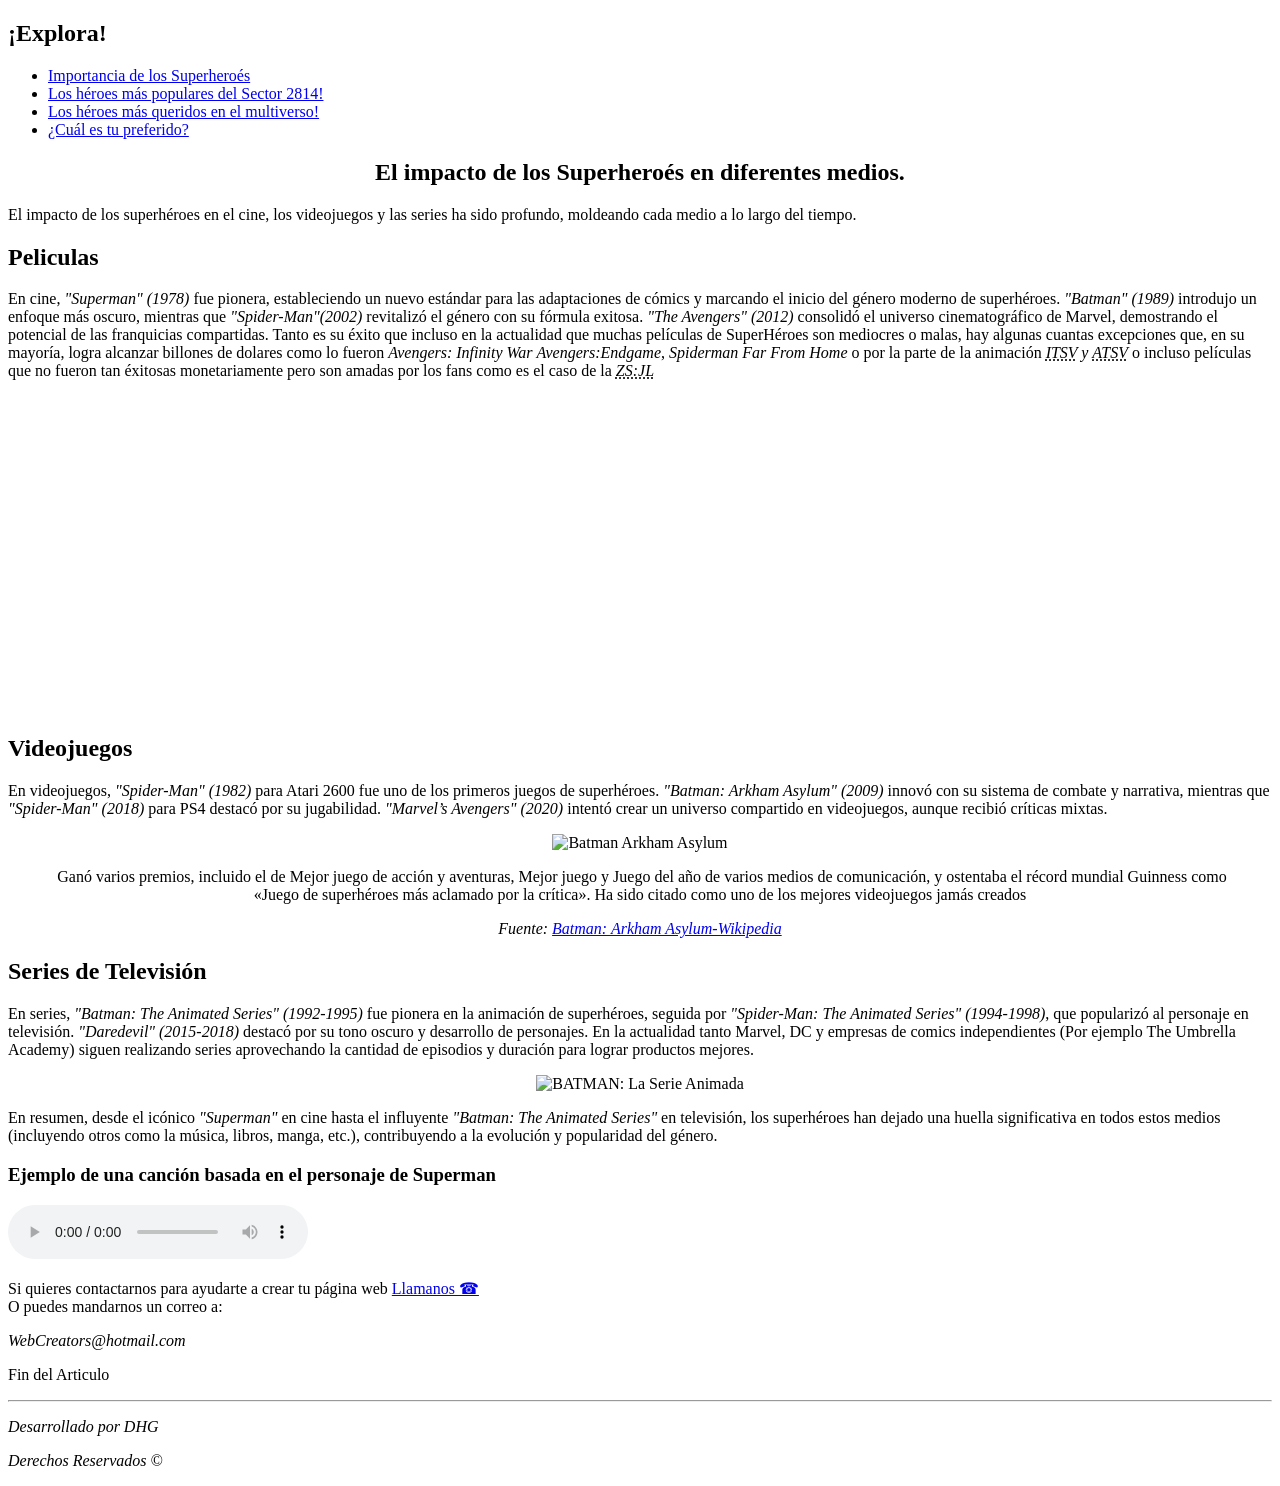
==== pagina2.html @ ce3f0949 "Segundo Commit" ====
<!DOCTYPE html>
<html lang="es">
<head>
    <meta charset="UTF-8">
    <meta name="viewport" content="width=device-width, initial-scale=1.0">
    <title>Impacto en otros medios</title>
    <link rel="icon" href="https://w7.pngwing.com/pngs/870/61/png-transparent-comics-comic-book-others-comics-comic-book-logo-thumbnail.png" type="image/png">
</head>

<body>
    <header>
        <h2>¡Explora!</h2>
        <nav>
            <ul>
                <li><a href="index.html">Importancia de los Superheroés</a></li>
                <li><a href="pagina3.html">Los héroes más populares del Sector 2814!</a></li>
                <li><a href="pagina4.html">Los héroes más queridos en el multiverso!</a></li>
                <li><a href="pagina5.html">¿Cuál es tu preferido?</a></li>
            </ul>
        </nav>
    </header>



    <main>
        <article>
            <center>
                <header><h1>El impacto de los Superheroés en diferentes medios.</h1></header>
            </center>
            <p>El impacto de los superhéroes en el cine, los videojuegos y las series ha sido profundo, moldeando cada medio a lo largo del tiempo.</p>
            <section>
                <h2>Peliculas</h2>
                <p>En cine, <em>"Superman" (1978)</em> fue pionera, estableciendo un nuevo estándar para las adaptaciones de cómics y marcando el inicio del género moderno de superhéroes. <em>"Batman" (1989)</em>  introdujo un enfoque más oscuro, mientras que <em>"Spider-Man"(2002)</em>  revitalizó el género con su fórmula exitosa. <em> "The Avengers" (2012)</em>  consolidó el universo cinematográfico de Marvel, demostrando el potencial de las franquicias compartidas. Tanto es su éxito que incluso en la actualidad que muchas películas de SuperHéroes son mediocres o malas, hay algunas cuantas excepciones que, en su mayoría, logra alcanzar billones de dolares como lo fueron <em>Avengers: Infinity War</em> <em>Avengers:Endgame</em>, <em>Spiderman Far From Home</em> o por la parte de la animación <em><abbr title="INTO THE SPIDER-VERSE">ITSV</abbr> y <abbr title="ACROSS THE SPIDER-VERSE">ATSV</abbr></em> o incluso películas que no fueron tan éxitosas monetariamente pero son amadas por los fans como es el caso de la <em><abbr title="Zack Snyder's Justice League">ZS:JL</abbr></em></p>
                <!--Poner abreviatura de la Liga de la Justicia-->
                <center>
                    <iframe width="500" height="315" src="https://www.youtube.com/embed/TzwB62cWsAw?si=oMppaHLWUg82PgNM" title="YouTube video player" frameborder="0" allow="accelerometer; autoplay; clipboard-write; encrypted-media; gyroscope; picture-in-picture; web-share" referrerpolicy="strict-origin-when-cross-origin" allowfullscreen></iframe>
                    </center>                
            </section>

            <section>
                <h2>Videojuegos</h2>
                <p>En videojuegos, <em>"Spider-Man" (1982)</em> para Atari 2600 fue uno de los primeros juegos de superhéroes. <em>"Batman: Arkham Asylum" (2009)</em> innovó con su sistema de combate y narrativa, mientras que <em>"Spider-Man" (2018)</em> para PS4 destacó por su jugabilidad. <em>"Marvel’s Avengers" (2020)</em> intentó crear un universo compartido en videojuegos, aunque recibió críticas mixtas.</p>
                <center>
                    <img src="https://cdn1.epicgames.com/offer/5f7c811695f14b8fa3a8e1ea35713d23/CodeRedemption_ArkhamAsylum-335x440-58065661db02a2f429d50867e130925e1_1200x1600-5dc57284959156b5eece14a18242073d" alt="Batman Arkham Asylum" height="300">
                    <blockquote>
                        <p>​ Ganó varios premios, incluido el de Mejor juego de acción y aventuras, Mejor juego y Juego del año de varios medios de comunicación, y ostentaba el récord mundial Guinness como «Juego de superhéroes más aclamado por la crítica». Ha sido citado como uno de los mejores videojuegos jamás creados</p>
                        <cite>Fuente: <a href="https://es.wikipedia.org/wiki/Batman:_Arkham_Asylum#:~:text=%E2%80%8B%E2%80%8B%20Gan%C3%B3%20varios%20premios,los%20mejores%20videojuegos%20jam%C3%A1s%20creados.">Batman: Arkham Asylum-Wikipedia</a></cite>
                    </blockquote>
                </center>
            </section>

            <section>
                <h2>Series de Televisión</h2>
                <p>En series, <em>"Batman: The Animated Series" (1992-1995)</em> fue pionera en la animación de superhéroes, seguida por <em>"Spider-Man: The Animated Series" (1994-1998)</em>, que popularizó al personaje en televisión. <em>"Daredevil" (2015-2018)</em> destacó por su tono oscuro y desarrollo de personajes. En la actualidad tanto Marvel, DC y empresas de comics independientes (Por ejemplo </em>The Umbrella Academy</em>) siguen realizando series aprovechando la cantidad de episodios y duración para lograr productos mejores.</p>
                <center>
                    <img src="https://m.media-amazon.com/images/M/MV5BZmVkNDc3YjQtZDMzOS00MTNjLTljNzUtZDhjYWQxMmVlNjE5XkEyXkFqcGdeQXVyNTgyNTA4MjM@._V1_FMjpg_UX1000_.jpg" alt="BATMAN: La Serie Animada" height="300">
                </center>
            </section>

            <section>
                <p>En resumen, desde el icónico <em>"Superman"</em> en cine hasta el influyente <em>"Batman: The Animated Series"</em> en televisión, los superhéroes han dejado una huella significativa en todos estos medios (incluyendo otros como la música, libros, manga, etc.), contribuyendo a la evolución y popularidad del género.</p>
            </section>
            <h3>Ejemplo de una canción basada en el personaje de Superman</h3>
            <audio controls src="3_Doors_Down_Kryptonite.mp3">Kryptonite</audio>

        </article>

    </main>



    <aside>
        <p>Si quieres contactarnos para ayudarte a crear tu página web <a href="tel +8110354587">Llamanos &phone;</a> <br>O puedes mandarnos un correo a: <address>WebCreators@hotmail.com</address></p>
    </aside>



    <footer>
        <p>Fin del Articulo</p>
        <hr>
        <address>
            <p>Desarrollado por DHG</p>
            <p>Derechos Reservados &copy;</p>
        </address>
    </footer>
</body>

</html>
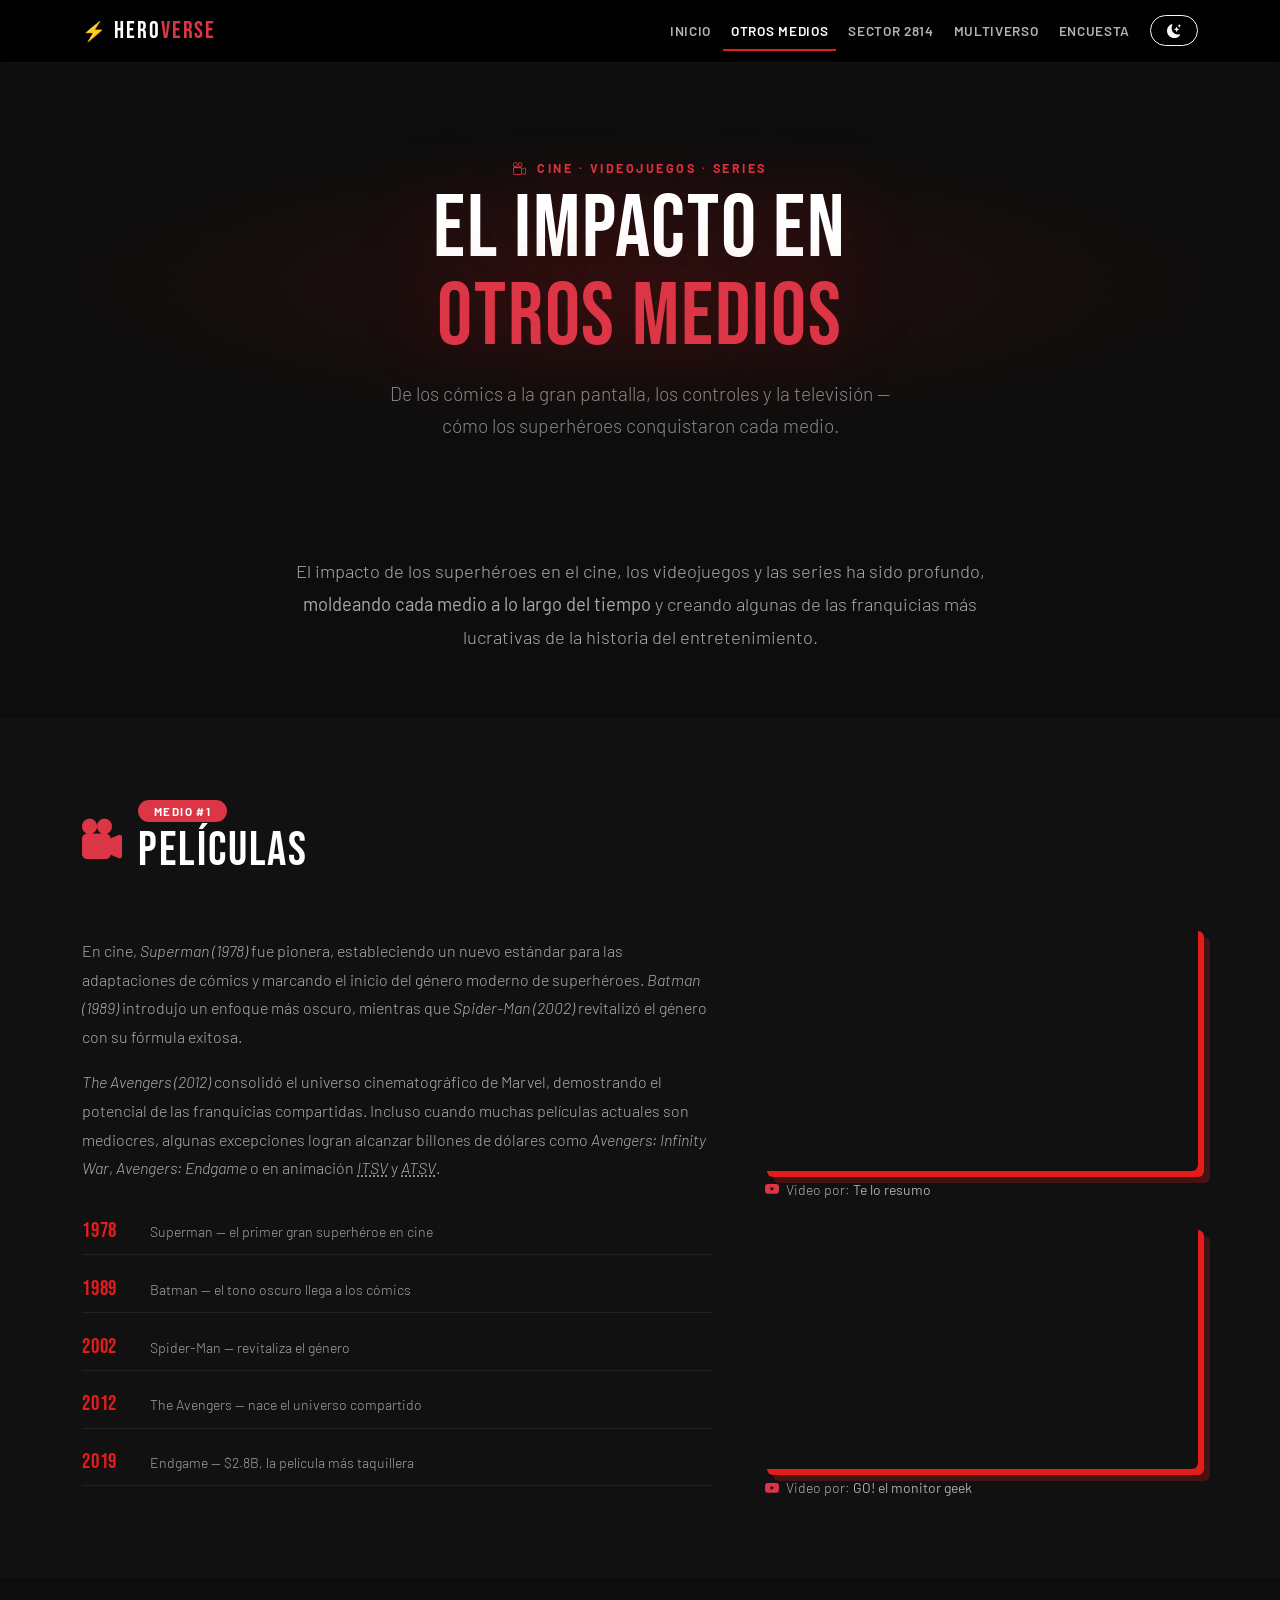
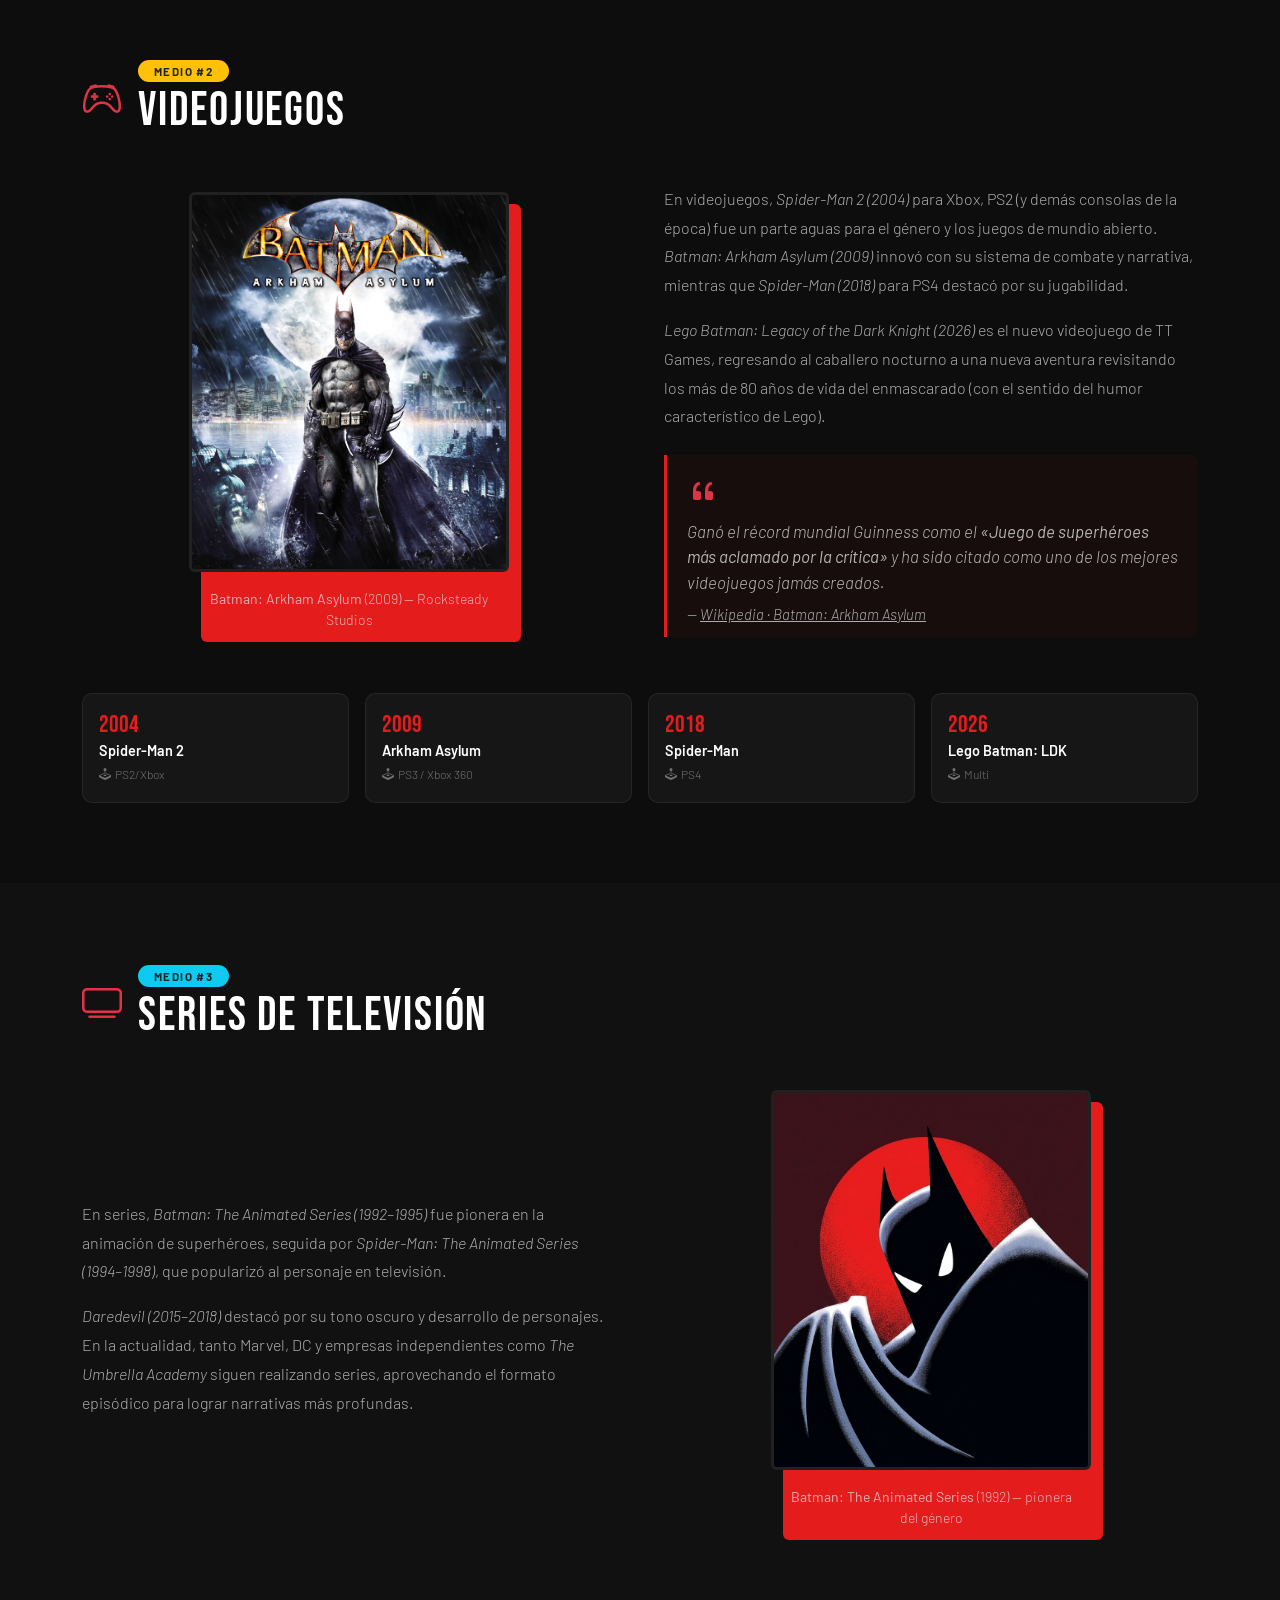
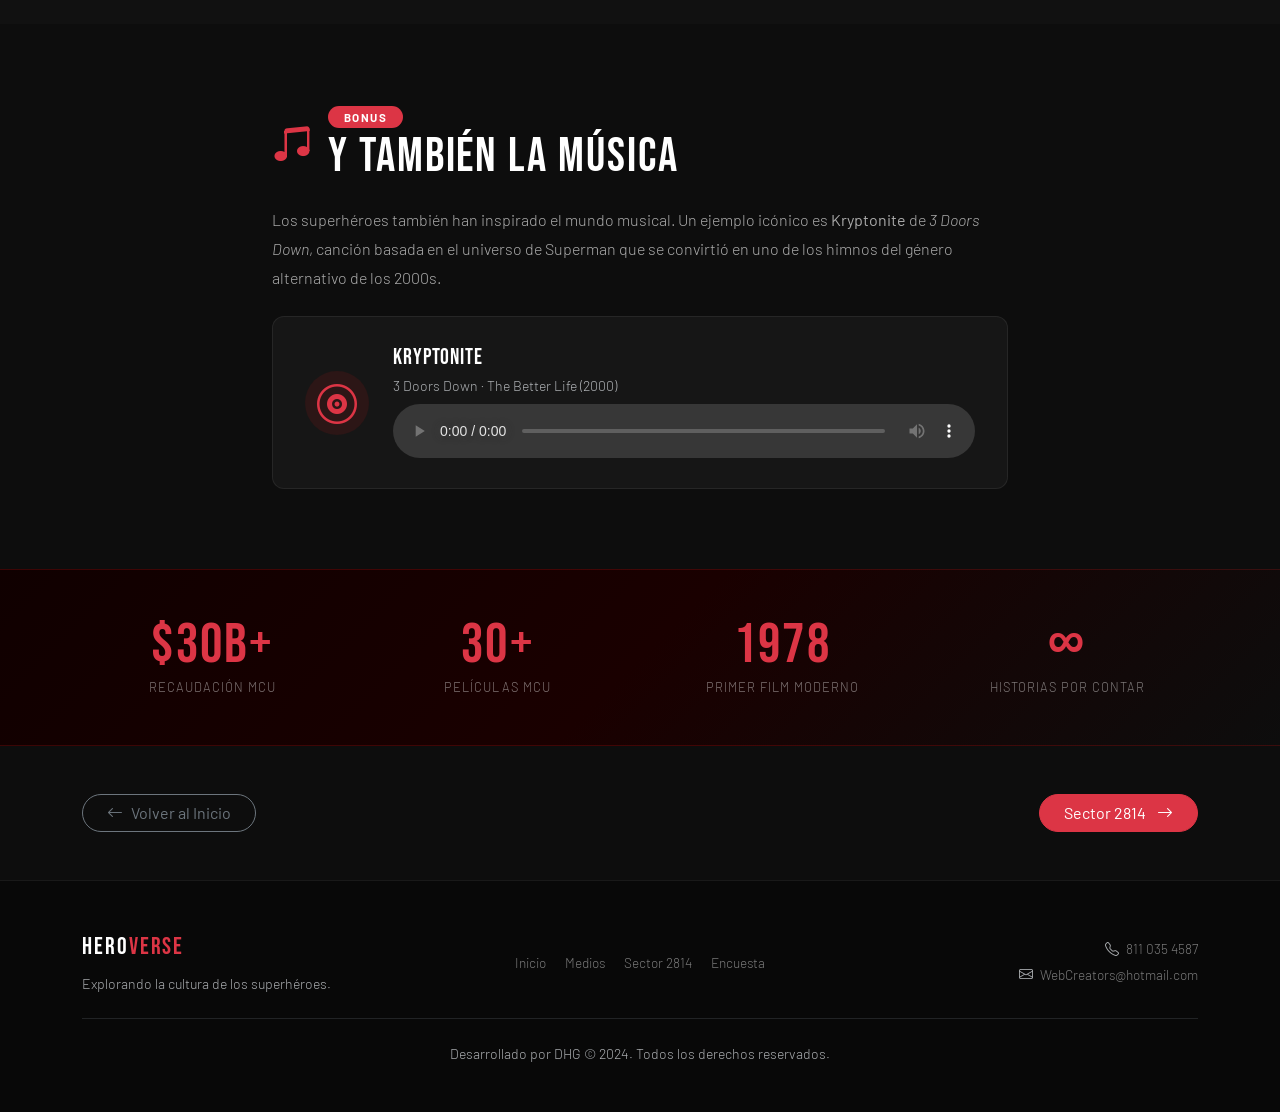
==== commit 29cdb619: "Primer commit" ====
--- a/pagina2.html
+++ b/pagina2.html
@@ -1,88 +1,499 @@
 <!DOCTYPE html>
-<html lang="es">
+<html lang="es" data-bs-theme="dark">
 <head>
-    <meta charset="UTF-8">
-    <meta name="viewport" content="width=device-width, initial-scale=1.0">
-    <title>Impacto en otros medios</title>
-    <link rel="icon" href="https://w7.pngwing.com/pngs/870/61/png-transparent-comics-comic-book-others-comics-comic-book-logo-thumbnail.png" type="image/png">
+  <meta charset="UTF-8">
+  <meta name="viewport" content="width=device-width, initial-scale=1.0">
+  <title>Impacto en Otros Medios — HeroVerse</title>
+  <meta name="description" content="El impacto de los superhéroes en el cine, los videojuegos y las series de televisión.">
+  <meta name="author" content="DHG">
+  <link rel="icon" href="https://w7.pngwing.com/pngs/870/61/png-transparent-comics-comic-book-others-comics-comic-book-logo-thumbnail.png" type="image/png">
+
+  <!-- Bootstrap 5 -->
+  <link href="https://cdn.jsdelivr.net/npm/bootstrap@5.3.3/dist/css/bootstrap.min.css" rel="stylesheet">
+  <!-- Bootstrap Icons -->
+  <link href="https://cdn.jsdelivr.net/npm/bootstrap-icons@1.11.3/font/bootstrap-icons.min.css" rel="stylesheet">
+  <!-- AOS -->
+  <link href="https://cdn.jsdelivr.net/npm/aos@2.3.4/dist/aos.css" rel="stylesheet">
+  <!-- Google Fonts -->
+  <link href="https://fonts.googleapis.com/css2?family=Bebas+Neue&family=Barlow:ital,wght@0,300;0,400;0,600;1,300&display=swap" rel="stylesheet">
+  <!-- Shared CSS -->
+  <link rel="stylesheet" href="styles.css">
 </head>
 
 <body>
-    <header>
-        <h2>¡Explora!</h2>
-        <nav>
-            <ul>
-                <li><a href="index.html">Importancia de los Superheroés</a></li>
-                <li><a href="pagina3.html">Los héroes más populares del Sector 2814!</a></li>
-                <li><a href="pagina4.html">Los héroes más queridos en el multiverso!</a></li>
-                <li><a href="pagina5.html">¿Cuál es tu preferido?</a></li>
-            </ul>
-        </nav>
-    </header>
-
-
-
-    <main>
-        <article>
-            <center>
-                <header><h1>El impacto de los Superheroés en diferentes medios.</h1></header>
-            </center>
-            <p>El impacto de los superhéroes en el cine, los videojuegos y las series ha sido profundo, moldeando cada medio a lo largo del tiempo.</p>
-            <section>
-                <h2>Peliculas</h2>
-                <p>En cine, <em>"Superman" (1978)</em> fue pionera, estableciendo un nuevo estándar para las adaptaciones de cómics y marcando el inicio del género moderno de superhéroes. <em>"Batman" (1989)</em>  introdujo un enfoque más oscuro, mientras que <em>"Spider-Man"(2002)</em>  revitalizó el género con su fórmula exitosa. <em> "The Avengers" (2012)</em>  consolidó el universo cinematográfico de Marvel, demostrando el potencial de las franquicias compartidas. Tanto es su éxito que incluso en la actualidad que muchas películas de SuperHéroes son mediocres o malas, hay algunas cuantas excepciones que, en su mayoría, logra alcanzar billones de dolares como lo fueron <em>Avengers: Infinity War</em> <em>Avengers:Endgame</em>, <em>Spiderman Far From Home</em> o por la parte de la animación <em><abbr title="INTO THE SPIDER-VERSE">ITSV</abbr> y <abbr title="ACROSS THE SPIDER-VERSE">ATSV</abbr></em> o incluso películas que no fueron tan éxitosas monetariamente pero son amadas por los fans como es el caso de la <em><abbr title="Zack Snyder's Justice League">ZS:JL</abbr></em></p>
-                <!--Poner abreviatura de la Liga de la Justicia-->
-                <center>
-                    <iframe width="500" height="315" src="https://www.youtube.com/embed/TzwB62cWsAw?si=oMppaHLWUg82PgNM" title="YouTube video player" frameborder="0" allow="accelerometer; autoplay; clipboard-write; encrypted-media; gyroscope; picture-in-picture; web-share" referrerpolicy="strict-origin-when-cross-origin" allowfullscreen></iframe>
-                    </center>                
-            </section>
-
-            <section>
-                <h2>Videojuegos</h2>
-                <p>En videojuegos, <em>"Spider-Man" (1982)</em> para Atari 2600 fue uno de los primeros juegos de superhéroes. <em>"Batman: Arkham Asylum" (2009)</em> innovó con su sistema de combate y narrativa, mientras que <em>"Spider-Man" (2018)</em> para PS4 destacó por su jugabilidad. <em>"Marvel’s Avengers" (2020)</em> intentó crear un universo compartido en videojuegos, aunque recibió críticas mixtas.</p>
-                <center>
-                    <img src="https://cdn1.epicgames.com/offer/5f7c811695f14b8fa3a8e1ea35713d23/CodeRedemption_ArkhamAsylum-335x440-58065661db02a2f429d50867e130925e1_1200x1600-5dc57284959156b5eece14a18242073d" alt="Batman Arkham Asylum" height="300">
-                    <blockquote>
-                        <p>​ Ganó varios premios, incluido el de Mejor juego de acción y aventuras, Mejor juego y Juego del año de varios medios de comunicación, y ostentaba el récord mundial Guinness como «Juego de superhéroes más aclamado por la crítica». Ha sido citado como uno de los mejores videojuegos jamás creados</p>
-                        <cite>Fuente: <a href="https://es.wikipedia.org/wiki/Batman:_Arkham_Asylum#:~:text=%E2%80%8B%E2%80%8B%20Gan%C3%B3%20varios%20premios,los%20mejores%20videojuegos%20jam%C3%A1s%20creados.">Batman: Arkham Asylum-Wikipedia</a></cite>
-                    </blockquote>
-                </center>
-            </section>
-
-            <section>
-                <h2>Series de Televisión</h2>
-                <p>En series, <em>"Batman: The Animated Series" (1992-1995)</em> fue pionera en la animación de superhéroes, seguida por <em>"Spider-Man: The Animated Series" (1994-1998)</em>, que popularizó al personaje en televisión. <em>"Daredevil" (2015-2018)</em> destacó por su tono oscuro y desarrollo de personajes. En la actualidad tanto Marvel, DC y empresas de comics independientes (Por ejemplo </em>The Umbrella Academy</em>) siguen realizando series aprovechando la cantidad de episodios y duración para lograr productos mejores.</p>
-                <center>
-                    <img src="https://m.media-amazon.com/images/M/MV5BZmVkNDc3YjQtZDMzOS00MTNjLTljNzUtZDhjYWQxMmVlNjE5XkEyXkFqcGdeQXVyNTgyNTA4MjM@._V1_FMjpg_UX1000_.jpg" alt="BATMAN: La Serie Animada" height="300">
-                </center>
-            </section>
-
-            <section>
-                <p>En resumen, desde el icónico <em>"Superman"</em> en cine hasta el influyente <em>"Batman: The Animated Series"</em> en televisión, los superhéroes han dejado una huella significativa en todos estos medios (incluyendo otros como la música, libros, manga, etc.), contribuyendo a la evolución y popularidad del género.</p>
-            </section>
-            <h3>Ejemplo de una canción basada en el personaje de Superman</h3>
-            <audio controls src="3_Doors_Down_Kryptonite.mp3">Kryptonite</audio>
-
-        </article>
-
-    </main>
-
-
-
-    <aside>
-        <p>Si quieres contactarnos para ayudarte a crear tu página web <a href="tel +8110354587">Llamanos &phone;</a> <br>O puedes mandarnos un correo a: <address>WebCreators@hotmail.com</address></p>
-    </aside>
-
-
-
-    <footer>
-        <p>Fin del Articulo</p>
-        <hr>
-        <address>
-            <p>Desarrollado por DHG</p>
-            <p>Derechos Reservados &copy;</p>
-        </address>
-    </footer>
+
+  <!-- ═══════════════════════ NAVBAR ═══════════════════════ -->
+  <nav class="navbar navbar-expand-lg sticky-top" id="mainNav">
+    <div class="container">
+      <a class="navbar-brand d-flex align-items-center gap-2" href="index.html">
+        <span class="brand-icon">⚡</span>
+        <span class="brand-text">HERO<span class="text-danger">VERSE</span></span>
+      </a>
+      <button class="navbar-toggler border-0" type="button" data-bs-toggle="collapse" data-bs-target="#navbarNav">
+        <span class="navbar-toggler-icon"></span>
+      </button>
+      <div class="collapse navbar-collapse" id="navbarNav">
+        <ul class="navbar-nav ms-auto align-items-lg-center gap-lg-1">
+          <li class="nav-item"><a class="nav-link" href="index.html">Inicio</a></li>
+          <li class="nav-item"><a class="nav-link active" href="pagina2.html">Otros Medios</a></li>
+          <li class="nav-item"><a class="nav-link" href="pagina3.html">Sector 2814</a></li>
+          <li class="nav-item"><a class="nav-link" href="pagina4.html">Multiverso</a></li>
+          <li class="nav-item"><a class="nav-link" href="pagina5.html">Encuesta</a></li>
+          <li class="nav-item ms-lg-2">
+            <button class="btn btn-sm btn-outline-light rounded-pill px-3" id="darkToggle" title="Cambiar tema">
+              <i class="bi bi-moon-stars-fill"></i>
+            </button>
+          </li>
+        </ul>
+      </div>
+    </div>
+  </nav>
+
+  <!-- ═══════════════════════ PAGE HERO ═══════════════════════ -->
+  <header class="page-hero position-relative overflow-hidden">
+    <div class="hero-dots" aria-hidden="true"></div>
+    <div class="container position-relative z-1" data-aos="fade-up" data-aos-duration="800">
+      <p class="overline-label text-danger text-uppercase fw-bold letter-wide mb-2">
+        <i class="bi bi-camera-reels me-1"></i> Cine · Videojuegos · Series
+      </p>
+      <h1 class="hero-title">El Impacto en<br><span class="text-danger">Otros Medios</span></h1>
+      <p class="hero-sub mx-auto mt-3">
+        De los cómics a la gran pantalla, los controles y la televisión —<br class="d-none d-md-inline">
+        cómo los superhéroes conquistaron cada medio.
+      </p>
+    </div>
+  </header>
+
+  <!-- ═══════════════════════ MAIN ═══════════════════════ -->
+  <main>
+
+    <!-- ── Intro ── -->
+    <section class="py-5 content-block">
+      <div class="container">
+        <div class="row justify-content-center">
+          <div class="col-lg-8 text-center" data-aos="fade-up">
+            <p class="lead section-body" style="font-size:1.15rem;">
+              El impacto de los superhéroes en el cine, los videojuegos y las series ha sido profundo,
+              <strong>moldeando cada medio a lo largo del tiempo</strong> y creando algunas de las franquicias
+              más lucrativas de la historia del entretenimiento.
+            </p>
+          </div>
+        </div>
+      </div>
+    </section>
+
+    <!-- ── PELÍCULAS ── -->
+    <section class="content-alt py-5 py-lg-6" id="peliculas">
+      <div class="container">
+
+        <div class="section-label-row d-flex align-items-center gap-3 mb-5" data-aos="fade-right">
+          <span class="media-icon text-danger"><i class="bi bi-camera-reels-fill fs-1"></i></span>
+          <div>
+            <span class="section-tag bg-danger text-white px-3 py-1 rounded-pill small fw-bold">Medio #1</span>
+            <h2 class="section-heading mt-1 mb-0">Películas</h2>
+          </div>
+        </div>
+
+        <div class="row align-items-center g-5">
+          <div class="col-lg-7" data-aos="fade-right" data-aos-duration="800">
+            <p class="section-body">
+              En cine, <em>Superman (1978)</em> fue pionera, estableciendo un nuevo estándar para las
+              adaptaciones de cómics y marcando el inicio del género moderno de superhéroes.
+              <em>Batman (1989)</em> introdujo un enfoque más oscuro, mientras que
+              <em>Spider-Man (2002)</em> revitalizó el género con su fórmula exitosa.
+            </p>
+            <p class="section-body">
+              <em>The Avengers (2012)</em> consolidó el universo cinematográfico de Marvel,
+              demostrando el potencial de las franquicias compartidas. Incluso cuando muchas películas
+              actuales son mediocres, algunas excepciones logran alcanzar billones de dólares como
+              <em>Avengers: Infinity War</em>, <em>Avengers: Endgame</em> o en animación
+              <em><abbr title="Into The Spider-Verse">ITSV</abbr></em> y
+              <em><abbr title="Across The Spider-Verse">ATSV</abbr></em>.
+            </p>
+
+            <!-- Timeline de hitos -->
+            <div class="film-timeline mt-4" data-aos="fade-up" data-aos-delay="150">
+              <div class="timeline-item">
+                <span class="timeline-year">1978</span>
+                <span class="timeline-text">Superman — el primer gran superhéroe en cine</span>
+              </div>
+              <div class="timeline-item">
+                <span class="timeline-year">1989</span>
+                <span class="timeline-text">Batman — el tono oscuro llega a los cómics</span>
+              </div>
+              <div class="timeline-item">
+                <span class="timeline-year">2002</span>
+                <span class="timeline-text">Spider-Man — revitaliza el género</span>
+              </div>
+              <div class="timeline-item">
+                <span class="timeline-year">2012</span>
+                <span class="timeline-text">The Avengers — nace el universo compartido</span>
+              </div>
+              <div class="timeline-item">
+                <span class="timeline-year">2019</span>
+                <span class="timeline-text">Endgame — $2.8B, la película más taquillera</span>
+              </div>
+            </div>
+          </div>
+            <div class="col-lg-5 text-center d-flex flex-column gap-4">  
+            <div data-aos="fade-left" data-aos-duration="800" data-aos-delay="100">
+              <div class="ratio ratio-16x9 rounded overflow-hidden" style="box-shadow: 6px 6px 0 var(--red), 12px 12px 0 rgba(228,28,28,0.25);">
+                <iframe
+                  src="https://www.youtube.com/embed/TzwB62cWsAw?si=oMppaHLWUg82PgNM"
+                  title="La Edad de Oro del Cine de Superhéroes"
+                  allow="accelerometer; autoplay; clipboard-write; encrypted-media; gyroscope; picture-in-picture"
+                  allowfullscreen>
+                </iframe>
+              </div>
+              <p class="text-muted small mt-2 mb-0 text-start ps-1">
+                <i class="bi bi-youtube text-danger me-1"></i> Video por: <strong>Te lo resumo</strong>
+              </p>
+            </div>
+
+            <div data-aos="fade-left" data-aos-duration="800" data-aos-delay="200">
+              <div class="ratio ratio-16x9 rounded overflow-hidden" style="box-shadow: 6px 6px 0 var(--red), 12px 12px 0 rgba(228,28,28,0.25);">
+                <iframe
+                  src="https://www.youtube.com/embed/p0FPYGzs_5M" 
+                  title="LA EDAD DE ORO: Del Heroísmo a la Propaganda Patriótica"
+                  allow="accelerometer; autoplay; clipboard-write; encrypted-media; gyroscope; picture-in-picture"
+                  allowfullscreen>
+                </iframe>
+              </div>
+              <p class="text-muted small mt-2 mb-0 text-start ps-1">
+                <i class="bi bi-youtube text-danger me-1"></i> Video por: <strong>GO! el monitor geek</strong>
+              </p>
+            </div>
+
+          </div>
+        </div>
+      </div>
+    </section>
+
+    <!-- ── VIDEOJUEGOS ── -->
+    <section class="content-block py-5 py-lg-6" id="videojuegos">
+      <div class="container">
+
+        <div class="section-label-row d-flex align-items-center gap-3 mb-5" data-aos="fade-right">
+          <span class="media-icon text-danger"><i class="bi bi-controller fs-1"></i></span>
+          <div>
+            <span class="section-tag bg-warning text-dark px-3 py-1 rounded-pill small fw-bold">Medio #2</span>
+            <h2 class="section-heading mt-1 mb-0">Videojuegos</h2>
+          </div>
+        </div>
+
+        <div class="row align-items-center g-5 flex-lg-row-reverse">
+          <div class="col-lg-6" data-aos="fade-left" data-aos-duration="800">
+            <p class="section-body">
+              En videojuegos, <em>Spider-Man 2 (2004)</em> para Xbox, PS2 (y demás consolas de la época) fue un parte aguas para el género y los juegos de mundio abierto. <em>Batman: Arkham Asylum (2009)</em> innovó con su sistema de combate y
+              narrativa, mientras que <em>Spider-Man (2018)</em> para PS4 destacó por su jugabilidad.
+            </p>
+            <p class="section-body">
+              <em>Lego Batman: Legacy of the Dark Knight (2026)</em> es el nuevo videojuego de TT Games, regresando al caballero nocturno a una nueva aventura revisitando los más de 80 años de vida del enmascarado (con el sentido del humor característico de Lego).
+            </p>
+
+            <!-- Cita destacada -->
+            <blockquote class="marvel-quote mt-4">
+              <i class="bi bi-quote fs-2 text-danger d-block mb-1" aria-hidden="true"></i>
+              Ganó el récord mundial Guinness como el <strong>«Juego de superhéroes más aclamado por la crítica»</strong>
+              y ha sido citado como uno de los mejores videojuegos jamás creados.
+              <cite class="d-block small mt-2 text-muted">
+                — <a href="https://es.wikipedia.org/wiki/Batman:_Arkham_Asylum" target="_blank" rel="noopener" class="text-muted">Wikipedia · Batman: Arkham Asylum</a>
+              </cite>
+            </blockquote>
+          </div>
+
+          <div class="col-lg-6 text-center" data-aos="fade-right" data-aos-duration="800" data-aos-delay="100">
+            <figure class="comic-frame mx-auto">
+              <img
+                src="img/pagina2-img/BatmanAA.png"
+                alt="Batman: Arkham Asylum"
+                class="img-fluid comic-img"
+                style="max-height:380px; object-fit:cover;">
+              <figcaption class="mt-3 text-muted small">
+                <strong>Batman: Arkham Asylum</strong> (2009) — Rocksteady Studios
+              </figcaption>
+            </figure>
+          </div>
+        </div>
+
+        <!-- Mini cards de juegos -->
+        <div class="row g-3 mt-4">
+          <div class="col-6 col-md-3" data-aos="fade-up" data-aos-delay="0">
+            <div class="game-card">
+              <span class="game-year">2004</span>
+              <span class="game-name">Spider-Man 2</span>
+              <span class="game-platform"><i class="bi bi-joystick me-1"></i>PS2/Xbox</span>
+            </div>
+          </div>
+          <div class="col-6 col-md-3" data-aos="fade-up" data-aos-delay="80">
+            <div class="game-card">
+              <span class="game-year">2009</span>
+              <span class="game-name">Arkham Asylum</span>
+              <span class="game-platform"><i class="bi bi-joystick me-1"></i>PS3 / Xbox 360</span>
+            </div>
+          </div>
+          <div class="col-6 col-md-3" data-aos="fade-up" data-aos-delay="160">
+            <div class="game-card">
+              <span class="game-year">2018</span>
+              <span class="game-name">Spider-Man</span>
+              <span class="game-platform"><i class="bi bi-joystick me-1"></i>PS4</span>
+            </div>
+          </div>
+          <div class="col-6 col-md-3" data-aos="fade-up" data-aos-delay="240">
+            <div class="game-card">
+              <span class="game-year">2026</span>
+              <span class="game-name">Lego Batman: LDK</span>
+              <span class="game-platform"><i class="bi bi-joystick me-1"></i>Multi</span>
+            </div>
+          </div>
+        </div>
+      </div>
+    </section>
+
+    <!-- ── SERIES ── -->
+    <section class="content-alt py-5 py-lg-6" id="series">
+      <div class="container">
+
+        <div class="section-label-row d-flex align-items-center gap-3 mb-5" data-aos="fade-right">
+          <span class="media-icon text-danger"><i class="bi bi-tv fs-1"></i></span>
+          <div>
+            <span class="section-tag bg-info text-dark px-3 py-1 rounded-pill small fw-bold">Medio #3</span>
+            <h2 class="section-heading mt-1 mb-0">Series de Televisión</h2>
+          </div>
+        </div>
+
+        <div class="row align-items-center g-5">
+          <div class="col-lg-6" data-aos="fade-right" data-aos-duration="800">
+            <p class="section-body">
+              En series, <em>Batman: The Animated Series (1992–1995)</em> fue pionera en la animación de
+              superhéroes, seguida por <em>Spider-Man: The Animated Series (1994–1998)</em>, que popularizó
+              al personaje en televisión.
+            </p>
+            <p class="section-body">
+              <em>Daredevil (2015–2018)</em> destacó por su tono oscuro y desarrollo de personajes.
+              En la actualidad, tanto Marvel, DC y empresas independientes como
+              <em>The Umbrella Academy</em> siguen realizando series, aprovechando el formato episódico
+              para lograr narrativas más profundas.
+            </p>
+          </div>
+
+          <div class="col-lg-6 text-center" data-aos="fade-left" data-aos-duration="800" data-aos-delay="100">
+            <figure class="comic-frame mx-auto">
+              <img
+                src="img/pagina2-img/BatmanTAS.png"
+                alt="Batman: La Serie Animada"
+                class="img-fluid comic-img"
+                style="max-height:380px; object-fit:cover; object-position:top;">
+              <figcaption class="mt-3 text-muted small">
+                <strong>Batman: The Animated Series</strong> (1992) — pionera del género
+              </figcaption>
+            </figure>
+          </div>
+        </div>
+      </div>
+    </section>
+
+    <!-- ── MÚSICA ── -->
+    <section class="content-block py-5 py-lg-6" id="musica">
+      <div class="container">
+        <div class="row justify-content-center">
+          <div class="col-lg-8" data-aos="fade-up">
+
+            <div class="section-label-row d-flex align-items-center gap-3 mb-4">
+              <span class="media-icon text-danger"><i class="bi bi-music-note-beamed fs-1"></i></span>
+              <div>
+                <span class="section-tag bg-danger text-white px-3 py-1 rounded-pill small fw-bold">Bonus</span>
+                <h2 class="section-heading mt-1 mb-0">Y también la Música</h2>
+              </div>
+            </div>
+
+            <p class="section-body mb-4">
+              Los superhéroes también han inspirado el mundo musical. Un ejemplo icónico es
+              <strong>Kryptonite</strong> de <em>3 Doors Down</em>, canción basada en el universo de Superman
+              que se convirtió en uno de los himnos del género alternativo de los 2000s.
+            </p>
+
+            <!-- Audio player personalizado -->
+            <div class="audio-player-card" data-aos="fade-up" data-aos-delay="100">
+              <div class="d-flex align-items-center gap-4">
+                <div class="audio-album-art">
+                  <i class="bi bi-vinyl fs-1 text-danger"></i>
+                </div>
+                <div class="flex-grow-1">
+                  <p class="audio-title mb-0">Kryptonite</p>
+                  <p class="audio-artist text-muted small mb-2">3 Doors Down · The Better Life (2000)</p>
+                  <audio controls class="w-100 custom-audio" src="3_Doors_Down_Kryptonite.mp3">
+                    Tu navegador no soporta audio HTML5.
+                  </audio>
+                </div>
+              </div>
+            </div>
+
+          </div>
+        </div>
+      </div>
+    </section>
+
+    <!-- ── Conclusión ── -->
+    <section class="stats-strip py-5" data-aos="fade-up">
+      <div class="container">
+        <div class="row g-4 text-center">
+          <div class="col-6 col-md-3">
+            <div class="stat-item">
+              <span class="stat-number text-danger">$30B+</span>
+              <span class="stat-label">Recaudación MCU</span>
+            </div>
+          </div>
+          <div class="col-6 col-md-3">
+            <div class="stat-item">
+              <span class="stat-number text-danger">30+</span>
+              <span class="stat-label">Películas MCU</span>
+            </div>
+          </div>
+          <div class="col-6 col-md-3">
+            <div class="stat-item">
+              <span class="stat-number text-danger">1978</span>
+              <span class="stat-label">Primer film moderno</span>
+            </div>
+          </div>
+          <div class="col-6 col-md-3">
+            <div class="stat-item">
+              <span class="stat-number text-danger">∞</span>
+              <span class="stat-label">Historias por contar</span>
+            </div>
+          </div>
+        </div>
+      </div>
+    </section>
+
+    <!-- ── Navegación entre páginas ── -->
+    <section class="py-5 content-block">
+      <div class="container">
+        <div class="row justify-content-between align-items-center">
+          <div class="col-auto">
+            <a href="index.html" class="btn btn-outline-secondary rounded-pill px-4">
+              <i class="bi bi-arrow-left me-2"></i>Volver al Inicio
+            </a>
+          </div>
+          <div class="col-auto">
+            <a href="pagina3.html" class="btn btn-danger rounded-pill px-4">
+              Sector 2814 <i class="bi bi-arrow-right ms-2"></i>
+            </a>
+          </div>
+        </div>
+      </div>
+    </section>
+
+  </main>
+
+  <!-- ═══════════════════════ FOOTER ═══════════════════════ -->
+  <footer class="site-footer py-5">
+    <div class="container">
+      <div class="row align-items-center gy-4">
+        <div class="col-md-4">
+          <span class="brand-text fs-4">HERO<span class="text-danger">VERSE</span></span>
+          <p class="small text-muted mt-2 mb-0">Explorando la cultura de los superhéroes.</p>
+        </div>
+        <div class="col-md-4 text-center">
+          <nav aria-label="Footer nav">
+            <a href="index.html" class="footer-link me-3">Inicio</a>
+            <a href="pagina2.html" class="footer-link me-3">Medios</a>
+            <a href="pagina3.html" class="footer-link me-3">Sector 2814</a>
+            <a href="pagina5.html" class="footer-link">Encuesta</a>
+          </nav>
+        </div>
+        <div class="col-md-4 text-md-end">
+          <p class="small text-muted mb-1">
+            <i class="bi bi-telephone me-1"></i>
+            <a href="tel:+8110354587" class="footer-link">811 035 4587</a>
+          </p>
+          <p class="small text-muted mb-0">
+            <i class="bi bi-envelope me-1"></i>
+            <a href="mailto:WebCreators@hotmail.com" class="footer-link">WebCreators@hotmail.com</a>
+          </p>
+        </div>
+      </div>
+      <hr class="my-4 border-secondary">
+      <p class="text-center text-muted small mb-0">Desarrollado por DHG &copy; 2024. Todos los derechos reservados.</p>
+    </div>
+  </footer>
+
+  <!-- Bootstrap JS -->
+  <script src="https://cdn.jsdelivr.net/npm/bootstrap@5.3.3/dist/js/bootstrap.bundle.min.js"></script>
+  <!-- AOS -->
+  <script src="https://cdn.jsdelivr.net/npm/aos@2.3.4/dist/aos.js"></script>
+  <!-- Main JS -->
+  <script src="main.js"></script>
+
+  <!-- Estilos extra solo para esta página -->
+  <style>
+    /* Timeline */
+    .film-timeline { display: flex; flex-direction: column; gap: 0.6rem; }
+    .timeline-item {
+      display: flex; align-items: baseline; gap: 1rem;
+      padding: 0.5rem 0; border-bottom: 1px solid var(--border);
+    }
+    .timeline-year {
+      font-family: var(--font-display);
+      font-size: 1.3rem;
+      color: var(--red);
+      min-width: 52px;
+      letter-spacing: 0.04em;
+    }
+    .timeline-text {
+      font-size: 0.88rem;
+      color: rgba(255,255,255,0.6);
+    }
+    [data-bs-theme="light"] .timeline-text { color: rgba(0,0,0,0.55); }
+
+    /* Game cards */
+    .game-card {
+      background: var(--bg-card);
+      border: 1px solid var(--border);
+      border-radius: 10px;
+      padding: 1.2rem 1rem;
+      display: flex; flex-direction: column; gap: 0.2rem;
+      transition: border-color 0.3s, transform 0.3s;
+    }
+    .game-card:hover { border-color: var(--red); transform: translateY(-4px); }
+    .game-year {
+      font-family: var(--font-display);
+      font-size: 1.5rem;
+      color: var(--red);
+      line-height: 1;
+    }
+    .game-name {
+      font-weight: 600;
+      font-size: 0.9rem;
+      color: #fff;
+    }
+    [data-bs-theme="light"] .game-name { color: #111; }
+    .game-platform { font-size: 0.75rem; color: rgba(255,255,255,0.4); }
+    [data-bs-theme="light"] .game-platform { color: rgba(0,0,0,0.4); }
+
+    /* Audio card */
+    .audio-player-card {
+      background: var(--bg-card);
+      border: 1px solid var(--border);
+      border-radius: 12px;
+      padding: 1.5rem 2rem;
+    }
+    .audio-album-art {
+      width: 64px; height: 64px;
+      background: rgba(228,28,28,0.1);
+      border-radius: 50%;
+      display: flex; align-items: center; justify-content: center;
+      flex-shrink: 0;
+    }
+    .audio-title {
+      font-family: var(--font-display);
+      font-size: 1.4rem;
+      color: #fff;
+      letter-spacing: 0.04em;
+    }
+    [data-bs-theme="light"] .audio-title { color: #111; }
+    audio.custom-audio { accent-color: var(--red); }
+  </style>
+
 </body>
-
 </html>
--- a/styles.css
+++ b/styles.css
@@ -0,0 +1,638 @@
+/* ══════════════════════════════════════════
+   HEROVERSE — styles.css
+   Shared styles for all pages
+   ══════════════════════════════════════════ */
+
+/* ── Tokens ── */
+:root {
+  --red: #e41c1c;
+  --red-dark: #b01010;
+  --gold: #f5c518;
+  --bg-dark: #0d0d0d;
+  --bg-card: #161616;
+  --bg-alt: #111111;
+  --border: rgba(255,255,255,0.07);
+  --font-display: 'Bebas Neue', sans-serif;
+  --font-body: 'Barlow', sans-serif;
+  --transition: 0.3s cubic-bezier(0.4, 0, 0.2, 1);
+}
+
+/* Light theme overrides */
+[data-bs-theme="light"] {
+  --bg-dark: #f4f4f4;
+  --bg-card: #ffffff;
+  --bg-alt: #ebebeb;
+  --border: rgba(0,0,0,0.08);
+}
+
+/* ── Base ── */
+*, *::before, *::after { box-sizing: border-box; }
+
+html { scroll-behavior: smooth; }
+
+body {
+  font-family: var(--font-body);
+  font-weight: 300;
+  background-color: var(--bg-dark);
+  transition: background-color var(--transition);
+}
+
+h1, h2, h3, h4, h5, h6 {
+  font-family: var(--font-display);
+  letter-spacing: 0.04em;
+}
+
+/* ── NAVBAR ── */
+#mainNav {
+  background-color: rgba(0,0,0,0.92);
+  backdrop-filter: blur(12px);
+  border-bottom: 1px solid var(--border);
+  transition: background-color var(--transition);
+}
+
+[data-bs-theme="light"] #mainNav {
+  background-color: rgba(255,255,255,0.92);
+}
+
+.brand-text {
+  font-family: var(--font-display);
+  font-size: 1.5rem;
+  letter-spacing: 0.08em;
+  color: #fff;
+}
+
+[data-bs-theme="light"] .brand-text { color: #111; }
+
+.brand-icon { font-size: 1.2rem; }
+
+.nav-link {
+  font-weight: 600;
+  font-size: 0.85rem;
+  text-transform: uppercase;
+  letter-spacing: 0.05em;
+  color: rgba(255,255,255,0.7) !important;
+  transition: color var(--transition);
+  position: relative;
+}
+
+[data-bs-theme="light"] .nav-link { color: rgba(0,0,0,0.6) !important; }
+
+.nav-link::after {
+  content: '';
+  position: absolute;
+  bottom: -2px;
+  left: 0;
+  right: 100%;
+  height: 2px;
+  background: var(--red);
+  transition: right var(--transition);
+}
+
+.nav-link:hover::after,
+.nav-link.active::after { right: 0; }
+
+.nav-link:hover,
+.nav-link.active {
+  color: #fff !important;
+}
+
+[data-bs-theme="light"] .nav-link:hover,
+[data-bs-theme="light"] .nav-link.active {
+  color: #111 !important;
+}
+
+/* ── HERO HEADER ── */
+.hero-header {
+  min-height: 92vh;
+  background-color: var(--bg-dark);
+  background-image:
+    radial-gradient(ellipse 80% 60% at 50% 40%, rgba(228,28,28,0.12) 0%, transparent 70%),
+    url("data:image/svg+xml,%3Csvg width='60' height='60' viewBox='0 0 60 60' xmlns='http://www.w3.org/2000/svg'%3E%3Ccircle cx='1' cy='1' r='1' fill='rgba(255,255,255,0.04)'/%3E%3C/svg%3E");
+  background-size: auto, 60px 60px;
+  position: relative;
+}
+
+.hero-dots {
+  position: absolute;
+  inset: 0;
+  background-image: radial-gradient(circle, rgba(228,28,28,0.15) 1px, transparent 1px);
+  background-size: 32px 32px;
+  mask-image: radial-gradient(ellipse 70% 60% at 50% 50%, black, transparent);
+  pointer-events: none;
+}
+
+.hero-slash {
+  position: absolute;
+  bottom: -2px;
+  left: 0;
+  right: 0;
+  height: 120px;
+  background: var(--bg-dark);
+  clip-path: polygon(0 60%, 100% 0, 100% 100%, 0 100%);
+  pointer-events: none;
+}
+
+.letter-wide { letter-spacing: 0.2em; }
+
+.overline-label {
+  font-size: 0.78rem;
+  font-weight: 700;
+}
+
+.hero-title {
+  font-family: var(--font-display);
+  font-size: clamp(3rem, 9vw, 7rem);
+  line-height: 0.95;
+  letter-spacing: 0.02em;
+  color: #fff;
+  text-shadow: 0 0 80px rgba(228,28,28,0.3);
+}
+
+[data-bs-theme="light"] .hero-title { color: #111; text-shadow: none; }
+
+.hero-sub {
+  font-size: clamp(1rem, 2vw, 1.2rem);
+  color: rgba(255,255,255,0.55);
+  max-width: 560px;
+  line-height: 1.7;
+}
+
+[data-bs-theme="light"] .hero-sub { color: rgba(0,0,0,0.5); }
+
+.scroll-cta {
+  font-family: var(--font-display);
+  letter-spacing: 0.08em;
+  font-size: 1.1rem;
+}
+
+/* ── CONTENT BLOCKS ── */
+.py-lg-6 { padding-top: 5rem !important; padding-bottom: 5rem !important; }
+
+.content-block { background-color: var(--bg-dark); }
+
+.content-alt { background-color: var(--bg-alt); }
+
+.section-tag {
+  font-size: 0.72rem;
+  text-transform: uppercase;
+  letter-spacing: 0.12em;
+}
+
+.section-heading {
+  font-size: clamp(1.8rem, 4vw, 3rem);
+  line-height: 1.05;
+  margin-bottom: 1rem;
+  color: #fff;
+}
+
+[data-bs-theme="light"] .section-heading { color: #111; }
+
+.section-body {
+  color: rgba(255,255,255,0.65);
+  line-height: 1.8;
+  font-size: 1rem;
+}
+
+[data-bs-theme="light"] .section-body { color: rgba(0,0,0,0.6); }
+
+/* ── COMIC FRAME ── */
+
+
+.comic-frame {
+  width: 100%;
+  max-width: 320px;
+  position: relative;
+  display: inline-block;
+}
+
+/* Capa roja detrás */
+.comic-frame::before {
+  content: "";
+  position: absolute;
+
+  top: 12px;
+  left: 12px;
+
+  width: 100%;
+  height: 100%;
+
+  background: var(--red);
+
+  border-radius: 6px;
+
+  z-index: 0;
+
+  transition:
+    transform var(--transition),
+    opacity var(--transition);
+}
+
+/* Imagen */
+.comic-img {
+  position: relative;
+  z-index: 1;
+
+  width: 100%;
+  height: auto;
+
+  display: block;
+
+  border-radius: 6px;
+
+  border: 3px solid rgba(255,255,255,0.08);
+
+  background-color: #111;
+
+  object-fit: contain;
+
+  transition:
+    transform var(--transition),
+    filter var(--transition),
+    box-shadow var(--transition);
+
+  filter: contrast(1.03) saturate(1.03);
+}
+
+/* Hover */
+.comic-frame:hover .comic-img {
+  transform: translate(-4px, -4px) scale(1.01);
+
+  filter:
+    contrast(1.08)
+    saturate(1.08);
+
+  box-shadow:
+    0 10px 30px rgba(0,0,0,0.45);
+}
+
+/* Movimiento de la capa roja */
+.comic-frame:hover::before {
+  transform: translate(4px, 4px);
+
+  opacity: 0.9;
+}
+
+/* Caption */
+.comic-frame figcaption {
+  position: relative;
+  z-index: 2;
+
+  width: 100%;
+  max-width: 100%;
+
+  padding: 0 10px;
+
+  word-wrap: break-word;
+  overflow-wrap: break-word;
+
+  line-height: 1.5;
+
+  text-align: center;
+}
+
+/* Responsive */
+@media (max-width: 768px) {
+  .comic-frame {
+    max-width: 260px;
+  }
+}
+
+/* ── MARVEL QUOTE ── */
+.marvel-quote {
+  border-left: 3px solid var(--red);
+  padding: 0.75rem 1.25rem;
+  background: rgba(228,28,28,0.05);
+  border-radius: 0 8px 8px 0;
+  font-style: italic;
+  color: rgba(255,255,255,0.7);
+  font-size: 1.05rem;
+}
+
+[data-bs-theme="light"] .marvel-quote { color: rgba(0,0,0,0.6); }
+
+/* ── STATS STRIP ── */
+.stats-strip {
+  background: linear-gradient(135deg, #100000 0%, #1a0000 50%, #0d0d0d 100%);
+  border-top: 1px solid rgba(228,28,28,0.2);
+  border-bottom: 1px solid rgba(228,28,28,0.2);
+}
+
+[data-bs-theme="light"] .stats-strip {
+  background: linear-gradient(135deg, #fff0f0 0%, #ffe0e0 100%);
+}
+
+.stat-item {
+  display: flex;
+  flex-direction: column;
+  gap: 0.25rem;
+}
+
+.stat-number {
+  font-family: var(--font-display);
+  font-size: clamp(2rem, 5vw, 3.5rem);
+  line-height: 1;
+  letter-spacing: 0.04em;
+}
+
+.stat-label {
+  font-size: 0.8rem;
+  text-transform: uppercase;
+  letter-spacing: 0.08em;
+  color: rgba(255,255,255,0.45);
+}
+
+[data-bs-theme="light"] .stat-label { color: rgba(0,0,0,0.5); }
+
+/* ── EXPLORE CARDS ── */
+.explore-cta { background-color: var(--bg-alt); }
+
+.explore-card {
+  background: var(--bg-card);
+  border: 1px solid var(--border);
+  border-radius: 12px;
+  padding: 2rem 1.5rem;
+  color: #fff;
+  transition: transform var(--transition), border-color var(--transition), box-shadow var(--transition);
+}
+
+[data-bs-theme="light"] .explore-card { color: #111; }
+
+.explore-card:hover {
+  transform: translateY(-6px);
+  border-color: var(--red);
+  box-shadow: 0 16px 40px rgba(228,28,28,0.15);
+  color: #fff;
+}
+
+[data-bs-theme="light"] .explore-card:hover { color: #111; }
+
+.explore-icon {
+  font-size: 2rem;
+  margin-bottom: 0.75rem;
+}
+
+.explore-card h5 {
+  font-size: 1.3rem;
+  margin-bottom: 0.4rem;
+}
+
+/* ── PAGE HERO (subpages) ── */
+.page-hero {
+  padding: 6rem 0 4rem;
+  background-color: var(--bg-dark);
+  background-image: radial-gradient(ellipse 70% 50% at 50% 50%, rgba(228,28,28,0.1) 0%, transparent 70%);
+  text-align: center;
+}
+
+.page-hero h1 {
+  font-size: clamp(2.5rem, 7vw, 5.5rem);
+  color: #fff;
+  line-height: 1;
+}
+
+[data-bs-theme="light"] .page-hero h1 { color: #111; }
+
+.page-hero p {
+  color: rgba(255,255,255,0.5);
+  max-width: 520px;
+  margin: 0 auto;
+}
+
+[data-bs-theme="light"] .page-hero p { color: rgba(0,0,0,0.45); }
+
+/* ── HERO CARD (pagina3) ── */
+.hero-card {
+  background: var(--bg-card);
+  border: 1px solid var(--border);
+  border-radius: 12px;
+  overflow: hidden;
+  transition: transform var(--transition), box-shadow var(--transition), border-color var(--transition);
+}
+
+.hero-card:hover {
+  transform: translateY(-8px);
+  border-color: var(--red);
+  box-shadow: 0 20px 60px rgba(228,28,28,0.2);
+}
+
+.hero-card img {
+  width: 100%;
+  height: 320px;
+  object-fit: cover;
+  object-position: top;
+  transition: transform 0.5s ease;
+}
+
+.hero-card:hover img { transform: scale(1.04); }
+
+.hero-card-body {
+  padding: 1.5rem;
+}
+
+.hero-card-name {
+  font-family: var(--font-display);
+  font-size: 1.8rem;
+  color: #fff;
+  margin-bottom: 0.3rem;
+  letter-spacing: 0.04em;
+}
+
+[data-bs-theme="light"] .hero-card-name { color: #111; }
+
+.hero-card-universe {
+  font-size: 0.72rem;
+  text-transform: uppercase;
+  letter-spacing: 0.15em;
+  color: var(--red);
+  font-weight: 700;
+  margin-bottom: 0.75rem;
+}
+
+.hero-card-desc {
+  font-size: 0.92rem;
+  color: rgba(255,255,255,0.6);
+  line-height: 1.7;
+}
+
+[data-bs-theme="light"] .hero-card-desc { color: rgba(0,0,0,0.55); }
+
+/* ── TABLE (pagina4) ── */
+.heroes-table {
+  border-collapse: separate;
+  border-spacing: 0;
+  border-radius: 12px;
+  overflow: hidden;
+  border: 1px solid var(--border);
+}
+
+.heroes-table thead th {
+  background: var(--red);
+  color: #fff;
+  font-family: var(--font-display);
+  letter-spacing: 0.06em;
+  font-size: 1rem;
+  padding: 1rem 1.25rem;
+  border: none;
+}
+
+.heroes-table tbody td {
+  padding: 0.9rem 1.25rem;
+  border-top: 1px solid var(--border);
+  color: rgba(255,255,255,0.75);
+  font-size: 0.95rem;
+}
+
+[data-bs-theme="light"] .heroes-table tbody td { color: rgba(0,0,0,0.7); }
+
+.heroes-table tbody tr:hover {
+  background: rgba(228,28,28,0.06);
+}
+
+.heroes-table tfoot td {
+  padding: 0.75rem 1.25rem;
+  border-top: 1px solid var(--border);
+  font-size: 0.82rem;
+  color: rgba(255,255,255,0.4);
+}
+
+[data-bs-theme="light"] .heroes-table tfoot td { color: rgba(0,0,0,0.4); }
+
+/* ── SEARCH / FILTER BAR ── */
+.filter-bar {
+  background: var(--bg-card);
+  border: 1px solid var(--border);
+  border-radius: 12px;
+  padding: 1.5rem;
+  margin-bottom: 2.5rem;
+}
+
+.filter-bar .form-control,
+.filter-bar .form-select {
+  background: var(--bg-dark);
+  border-color: var(--border);
+  color: #fff;
+  border-radius: 8px;
+}
+
+[data-bs-theme="light"] .filter-bar .form-control,
+[data-bs-theme="light"] .filter-bar .form-select {
+  background: #f8f8f8;
+  color: #111;
+}
+
+.filter-bar .form-control:focus,
+.filter-bar .form-select:focus {
+  border-color: var(--red);
+  box-shadow: 0 0 0 3px rgba(228,28,28,0.2);
+}
+
+.filter-btn {
+  border-radius: 20px;
+  font-size: 0.8rem;
+  font-weight: 600;
+  text-transform: uppercase;
+  letter-spacing: 0.05em;
+  transition: all var(--transition);
+}
+
+.filter-btn.active,
+.filter-btn:hover {
+  background: var(--red) !important;
+  border-color: var(--red) !important;
+  color: #fff !important;
+}
+
+/* ── ENCUESTA FORM (pagina5) ── */
+.survey-form {
+  background: var(--bg-card);
+  border: 1px solid var(--border);
+  border-radius: 16px;
+  padding: 2.5rem;
+}
+
+.survey-form .form-label {
+  font-weight: 600;
+  font-size: 0.85rem;
+  text-transform: uppercase;
+  letter-spacing: 0.07em;
+  color: rgba(255,255,255,0.6);
+  margin-bottom: 0.4rem;
+}
+
+[data-bs-theme="light"] .survey-form .form-label { color: rgba(0,0,0,0.5); }
+
+.survey-form .form-control {
+  background: var(--bg-dark);
+  border: 1px solid var(--border);
+  color: #fff;
+  border-radius: 8px;
+  padding: 0.75rem 1rem;
+  font-size: 1rem;
+  transition: border-color var(--transition), box-shadow var(--transition);
+}
+
+[data-bs-theme="light"] .survey-form .form-control {
+  background: #f8f8f8;
+  color: #111;
+}
+
+.survey-form .form-control:focus {
+  border-color: var(--red);
+  box-shadow: 0 0 0 3px rgba(228,28,28,0.2);
+  background: var(--bg-dark);
+  color: #fff;
+}
+
+[data-bs-theme="light"] .survey-form .form-control:focus {
+  background: #fff;
+  color: #111;
+}
+
+/* ── FOOTER ── */
+.site-footer {
+  background-color: #080808;
+  border-top: 1px solid var(--border);
+}
+
+[data-bs-theme="light"] .site-footer {
+  background-color: #f0f0f0;
+}
+
+.footer-link {
+  color: rgba(255,255,255,0.45);
+  text-decoration: none;
+  font-size: 0.85rem;
+  transition: color var(--transition);
+}
+
+.footer-link:hover { color: var(--red); }
+
+[data-bs-theme="light"] .footer-link { color: rgba(0,0,0,0.4); }
+[data-bs-theme="light"] .footer-link:hover { color: var(--red); }
+
+/* ── MODAL overrides ── */
+.modal-content {
+  background: var(--bg-card);
+  border: 1px solid var(--border);
+  border-radius: 16px;
+}
+
+.modal-header {
+  border-bottom: 1px solid var(--border);
+}
+
+/* ── Scrollbar ── */
+::-webkit-scrollbar { width: 6px; }
+::-webkit-scrollbar-track { background: var(--bg-dark); }
+::-webkit-scrollbar-thumb { background: var(--red); border-radius: 3px; }
+
+/* ── Utilities ── */
+.text-red { color: var(--red) !important; }
+.bg-red { background-color: var(--red) !important; }
+
+/* ── Responsive tweaks ── */
+@media (max-width: 768px) {
+  .hero-title { font-size: 3.2rem; }
+  .comic-img { max-height: 260px; }
+  .stats-strip .stat-number { font-size: 2.2rem; }
+}
